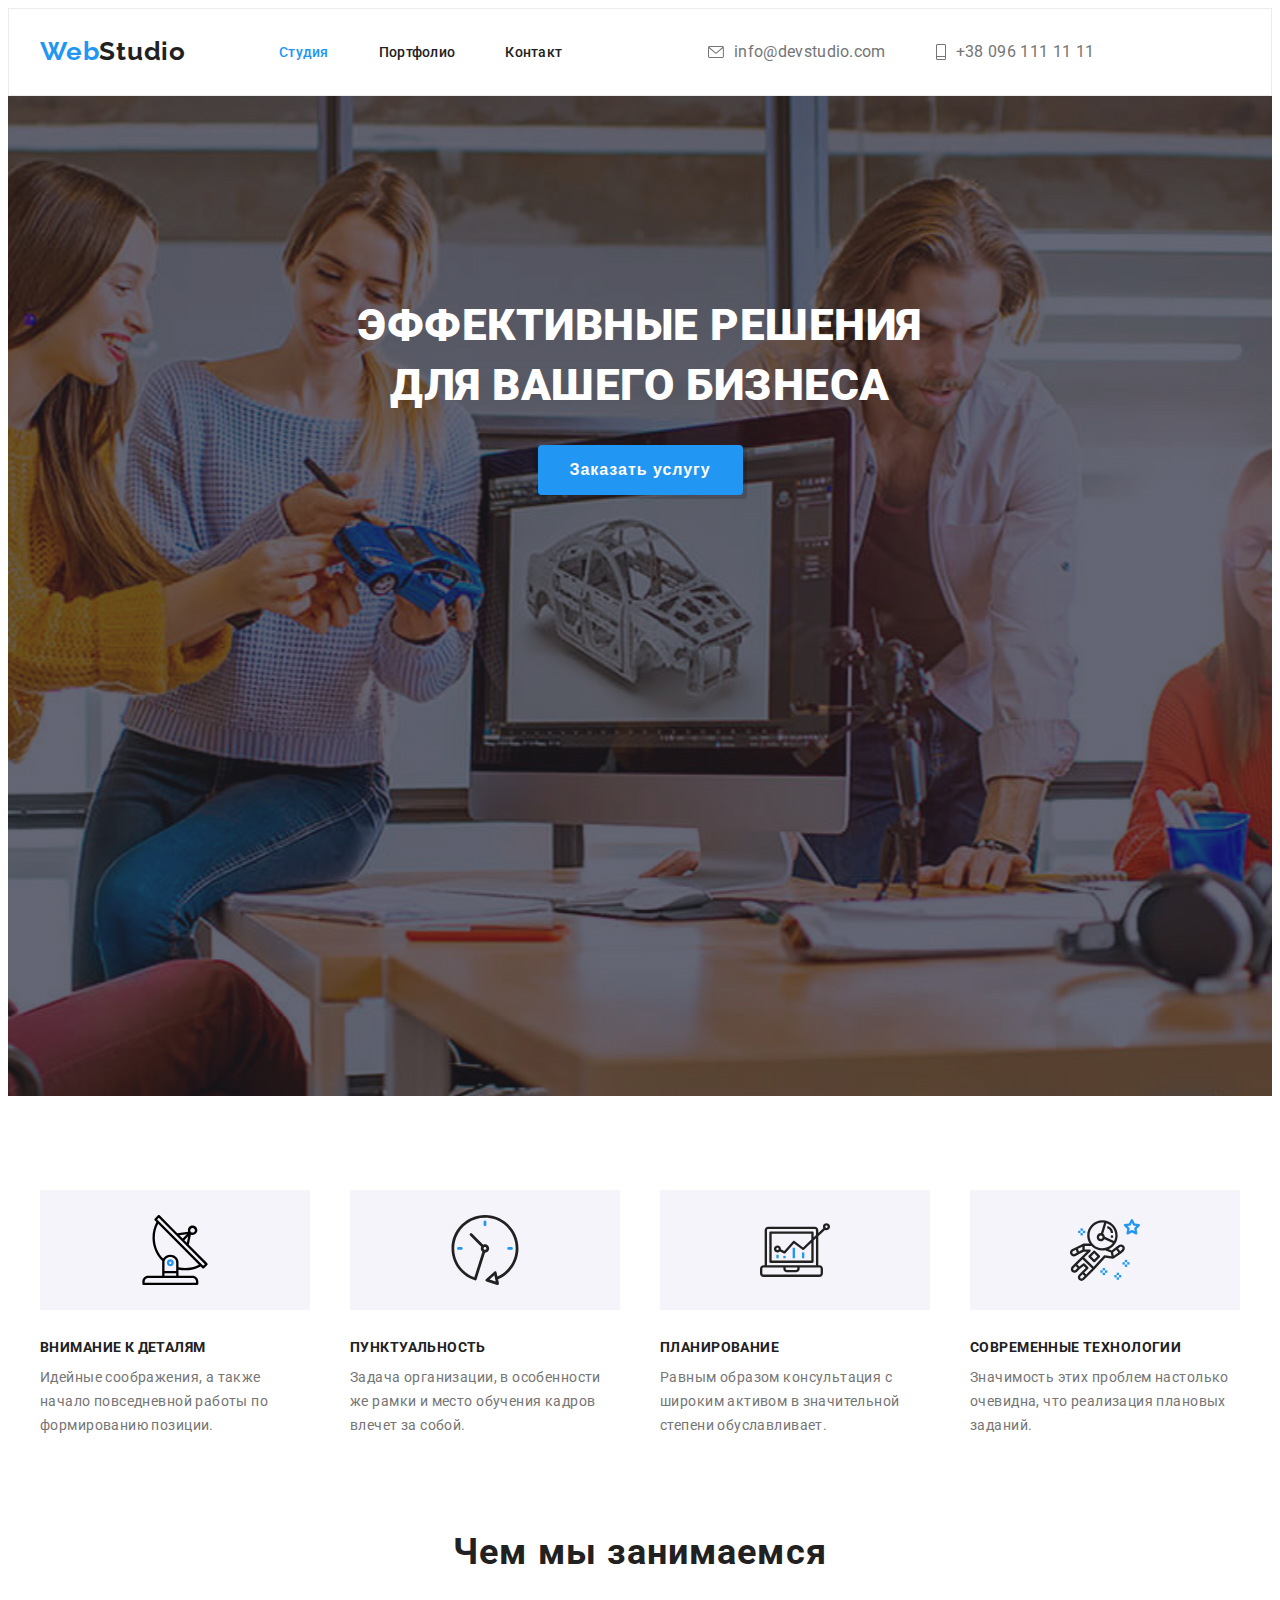
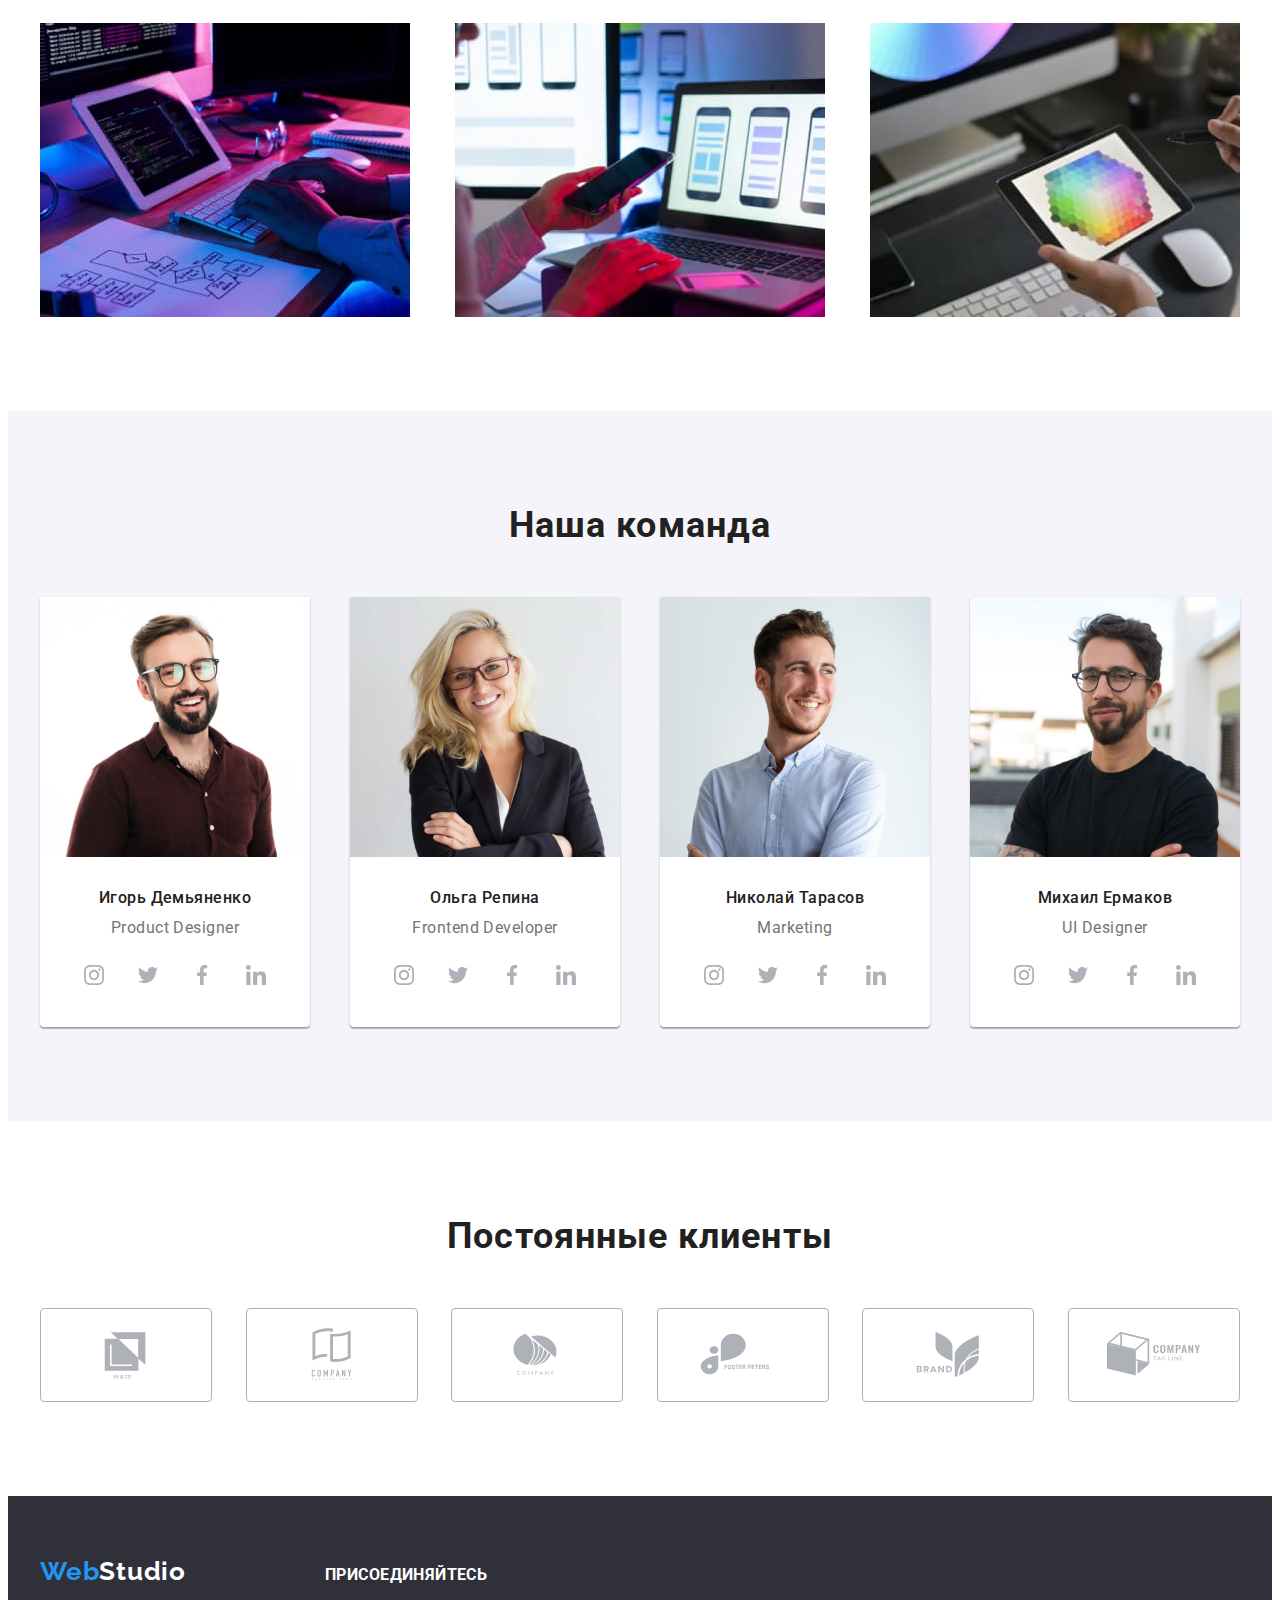
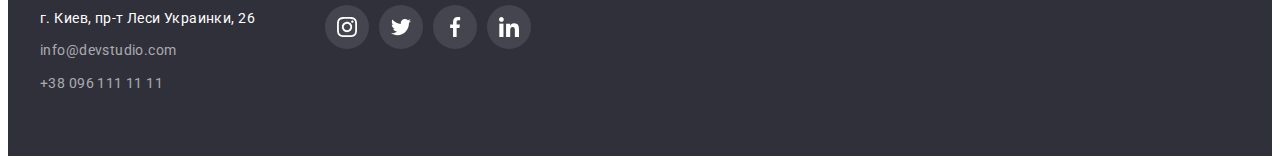
==== index.html @ da575a05 "Initial commit" ====
<!DOCTYPE html>
<html lang="ru">

<head>
    <meta charset="UTF-8">
    <meta http-equiv="X-UA-Compatible" content="IE=edge">
    <meta name="viewport" content="width=device-width, initial-scale=1.0">
    <title>Студия</title>
    <link rel="preconnect" href="https://fonts.gstatic.com">
    <link
        href="https://fonts.googleapis.com/css2?family=Raleway:wght@700&family=Roboto:wght@400;500;700;900&display=swap"
        rel="stylesheet">
    <link rel="stylesheet" href="https://cdnjs.cloudflare.com/ajax/libs/modern-normalize/1.0.0/modern-normalize.min.css"
        integrity="sha512-ISS7cAi1PEhQ8jnbJpJZMd29NlhNj4AWYyLOSp2CE/CsHxTCu+r+t0D2yoJudVrd0/8fTVPUVDzY5Tvli75u/g=="
        crossorigin="anonymous" />
    <link rel="stylesheet" href="./css/styles.css">

</head>

<body class="body">
    <header class="header-line">
        <div class="container">
            <div class="header">
                <nav class="nav-header">
                    <a class="logo none-link" href="index.html"> Web<span class="logo-header">Studio</span></a>
                    <ul class="site-nav">
                        <li class="item"> <a href="./index.html" class="link none-link current"> Студия </a> </li>
                        <li class="item"> <a href="./portfolio.html" class="link none-link "> Портфолио </a> </li>
                        <li class="item"> <a href="" class="link none-link">Контакт </a> </li>
                    </ul>
                </nav>
                <ul class="contact">
                    <li class="contact-link"> <a href="" class="link none-link">
                            <svg class="icon-h-em">
                                <use href="./images/header/iconhead.svg#icon-envelope"></use>
                            </svg>
                            info@devstudio.com
                        </a></li>

                    <li class="contact-link"> <a href="" class="link none-link">
                            <svg class="icon-h-sm">
                                <use href="./images/header/iconhead.svg#icon-Vector"></use>
                            </svg>
                            +38 096 111 11 11</a> </li>
                </ul>
            </div>
        </div>
    </header>

    <main>
        <section class="hero">

            <h1 class="hero-title">Эффективные решения <br> для вашего бизнеса </h1>
            <button class="btn-hero" type="button">Заказать услугу</button>
        </section>

        <!--Особенности-->
        <section class="section">
<div class="container">
            <h2 class="visually-hidden">Особенности</h2>
           
                <ul class="list-section">
                    <li class="item">
                        <div class="feat1">
                            <svg class="iconfeat">
                                <use href="./images/fet/iconfet.svg#icon-antenna-1"></use>
                            </svg>
                        </div>
                        <h3 class="section-one-title">Внимание к деталям</h3>
                        <p class="section-one-text"> Идейные соображения, а также начало повседневной работы по
                            формированию
                            позиции.</p>
                    </li>
                    <li class="item">
                        <div class="feat1">
                            <svg class="iconfeat">
                                <use href="./images/fet/iconfet.svg#icon-clock-1"></use>
                            </svg>
                        </div>
                        <h3 class="section-one-title"> Пунктуальность</h3>
                        <p class="section-one-text">Задача организации, в особенности же рамки и место обучения кадров
                            влечет за собой.</p>
                    </li>
                    <li class="item">
                        <div class="feat1">
                            <svg class="iconfeat">
                                <use href="./images/fet/iconfet.svg#icon-diagram-1"></use>
                            </svg>
                        </div>
                        <h3 class="section-one-title">Планирование</h3>
                        <p class="section-one-text">Равным образом консультация с широким активом в значительной степени
                            обуславливает.</p>
                    </li>
                    <li class="item">
                        <div class="feat1">
                            <svg class="iconfeat">
                                <use href="./images/fet/iconfet.svg#icon-astronaut-1"></use>
                            </svg>
                        </div>
                        <h3 class="section-one-title">Современные технологии</h3>
                        <p class="section-one-text">Значимость этих проблем настолько очевидна, что реализация плановых
                            заданий.</p>
                    </li>
                </ul>
            </div>
        </section>

        <section class="section-work">
    <div class="container">

            <h2 class="section-title">Чем мы занимаемся</h2>
        
                <ul class="list-section">
                    <li class="item"> <img src="./images/a/img1.jpg" alt="Создание сайта" width="370" height="294">
                    </li>
                    <li class="item"> <img src="./images/a/img2.jpg" alt="Мобильная версия сайта" width="370"
                            height="294"> </li>
                    <li class="item"> <img src="./images/a/img3.jpg" alt="Дизайнерское оформление" width="370"
                            height="294"> </li>
                </ul>
</div>
        </section>

        <section class="section-color">
<div class="container">
            <h2 class="section-title"> Наша команда</h2>
            
                <ul class="list-section">
                    <li class="item-comand"><img src="./images/ourcom/id.jpg" alt="Игорь Демьяненко" width="270"
                            height="260">
                        <div class="comand">
                            <h3 class="section-two-title">Игорь Демьяненко</h3>
                            <p class="section-three-text">Product Designer</p>
                            <ul class="list-social">
                                <li class="list-social-item">
                                    <a href="" class="list-social-link">
                                        <svg class="icon-list-social">
                                            <use href="./images/social link/iconslink.svg#icon-instagram-2"> </use>
                                        </svg>
                                    </a>
                                </li>
                                <li class="list-social-item">
                                    <a href="" class="list-social-link">
                                        <svg class="icon-list-social">
                                            <use href="./images/social link/iconslink.svg#icon-twitter-1"> </use>
                                        </svg>
                                    </a>
                                </li>
                                <li class="list-social-item">
                                    <a href="" class="list-social-link">

                                        <svg class="icon-list-social">
                                            <use href="./images/social link/iconslink.svg#icon-facebook-1"> </use>
                                        </svg></a>
                                </li>
                                <li class="list-social-item">
                                    <a href="" class="list-social-link">
                                        <svg class="icon-list-social">
                                            <use href="./images/social link/iconslink.svg#icon-linkedin-1"> </use>
                                        </svg>
                                    </a>
                                </li>
                            </ul>

                        </div>
                    </li>
                    <li class="item-comand"> <img src="./images/ourcom/op.jpg" alt="Ольга Репина" width="270"
                            height="260">
                        <div class="comand">
                            <h3 class="section-two-title"> Ольга Репина</h3>
                            <p class="section-three-text">Frontend Developer</p>
                            <ul class="list-social">
                                <li class="list-social-item">
                                    <a href="" class="list-social-link">
                                        <svg class="icon-list-social">
                                            <use href="./images/social link/iconslink.svg#icon-instagram-2"> </use>
                                        </svg>
                                    </a>
                                </li>
                                <li class="list-social-item">
                                    <a href="" class="list-social-link">
                                        <svg class="icon-list-social">
                                            <use href="./images/social link/iconslink.svg#icon-twitter-1"> </use>
                                        </svg>
                                    </a>
                                </li>
                                <li class="list-social-item">
                                    <a href="" class="list-social-link">

                                        <svg class="icon-list-social">
                                            <use href="./images/social link/iconslink.svg#icon-facebook-1"> </use>
                                        </svg></a>
                                </li>
                                <li class="list-social-item">
                                    <a href="" class="list-social-link">
                                        <svg class="icon-list-social">
                                            <use href="./images/social link/iconslink.svg#icon-linkedin-1"> </use>
                                        </svg>
                                    </a>
                                </li>
                            </ul>
                        </div>
                    </li>
                    <li class="item-comand"> <img src="./images/ourcom/nt.jpg" alt="Николай Тарасов" width="270"
                            height="260">
                        <div class="comand">
                            <h3 class="section-two-title"> Николай Тарасов</h3>
                            <p class="section-three-text">Marketing</p>
                            <ul class="list-social">
                                <li class="list-social-item">
                                    <a href="" class="list-social-link">
                                        <svg class="icon-list-social">
                                            <use href="./images/social link/iconslink.svg#icon-instagram-2"> </use>
                                        </svg>
                                    </a>
                                </li>
                                <li class="list-social-item">
                                    <a href="" class="list-social-link">
                                        <svg class="icon-list-social">
                                            <use href="./images/social link/iconslink.svg#icon-twitter-1"> </use>
                                        </svg>
                                    </a>
                                </li>
                                <li class="list-social-item">
                                    <a href="" class="list-social-link">

                                        <svg class="icon-list-social">
                                            <use href="./images/social link/iconslink.svg#icon-facebook-1"> </use>
                                        </svg></a>
                                </li>
                                         <li class="list-social-item">
                                    <a href="" class="list-social-link">
                                        <svg class="icon-list-social">
                                            <use href="./images/social link/iconslink.svg#icon-linkedin-1"> </use>
                                        </svg>
                                    </a>
                                </li>
                            </ul>
                        </div>
                    </li>
                    <li class="item-comand"> <img src="./images/ourcom/me.jpg" alt="Михаил Ермаков" width="270"
                            height="260">
                        <div class="comand">
                            <h3 class="section-two-title"> Михаил Ермаков</h3>
                            <p class="section-three-text">UI Designer</p>
                            <ul class="list-social">
                                <li class="list-social-item">
                                    <a href="" class="list-social-link">
                                        <svg class="icon-list-social">
                                            <use href="./images/social link/iconslink.svg#icon-instagram-2"> </use>
                                        </svg>
                                    </a>
                                </li>
                                <li class="list-social-item">
                                    <a href="" class="list-social-link">
                                        <svg class="icon-list-social">
                                            <use href="./images/social link/iconslink.svg#icon-twitter-1"> </use>
                                        </svg>
                                    </a>
                                </li>
                                <li class="list-social-item">
                                    <a href="" class="list-social-link">

                                        <svg class="icon-list-social">
                                            <use href="./images/social link/iconslink.svg#icon-facebook-1"> </use>
                                        </svg></a>
                                </li>
                                <li class="list-social-item">
                                    <a href="" class="list-social-link">
                                        <svg class="icon-list-social">
                                            <use href="./images/social link/iconslink.svg#icon-linkedin-1"> </use>
                                        </svg>
                                    </a>
                                </li>
                            </ul>
                        </div>
                    </li>
                </ul>

            </div>
        </section>
        <section class="section-client">
            <div class="container">
            <h2 class="client-titel">Постоянные клиенты</h2>
            <ul class="list-section-client">
                <li class="link-client"> <a href="" class="link-client-a">
                        <svg class="icon-client">
                            <use href="./images/iconclient/iconclient.svg#icon-Logo1">
                            </use>
                        </svg>
                    </a></li>
                <li class="link-client"> <a href="" class="link-client-a">
                        <svg class="icon-client">
                            <use href="./images/iconclient/iconclient.svg#icon-Logo2"></use>
                        </svg>
                    </a></li>
                <li class="link-client"> <a href="" class="link-client-a">
                        <svg class="icon-client">
                            <use href="./images/iconclient/iconclient.svg#icon-Logo3"></use>
                        </svg>
                    </a></li>
                <li class="link-client"> <a href="" class="link-client-a">
                        <svg class="icon-client">
                            <use href="./images/iconclient/iconclient.svg#icon-Logo4"></use>
                        </svg>
                    </a></li>
                <li class="link-client"> <a href="" class="link-client-a">
                        <svg class="icon-client">
                            <use href="./images/iconclient/iconclient.svg#icon-Logo5"></use>
                        </svg>

                    </a></li>
                <li class="link-client"> <a href="" class="link-client-a">
                        <svg class="icon-client">
                            <use href="./images/iconclient/iconclient.svg#icon-Logo"></use>
                        </svg>
                    </a></li>
            </ul>
</div>
        </section>
        
    </main>

    <footer class="footer">
        <div class="container-footer footer-social">

            <div>
                <a class="logo">Web<span class="logo-footer">Studio</span></a>

                <address class="address">
                    <ul class="contact-footer">
                        <li class="footer-list"> <a
                                href="https://www.google.com/maps/d/embed?mid=10uSM3H-mIU3GznYo2szRIEphczw"
                                class=" address-footer none-link">г. Киев, пр-т Леси Украинки, 26</a> </li>
                        <li class="footer-list"> <a href="" class="link-footer none-link"> info@devstudio.com</a></li>
                        <li class="footer-list"> <a href="" class="link-footer none-link"> +38 096 111 11 11 </a></li>
                    </ul>
                </address>
            </div>


            <div class="footer-social1">
                <h3 class="titel-footer-link">ПРИСОЕДИНЯЙТЕСЬ</h3>
                <ul class="list-social">

                    <li class="list-social-item">
                        <a href="" class="list-social-link">
                            <svg class="icon-list-social-footer">
                                <use href="./images/social link/iconslink.svg#icon-instagram-2"> </use>
                            </svg>
                        </a>
                    </li>
                    <li class="list-social-item">
                        <a href="" class="list-social-link">
                            <svg class="icon-list-social-footer">
                                <use href="./images/social link/iconslink.svg#icon-twitter-1"> </use>
                            </svg>
                        </a>
                    </li>
                    <li class="list-social-item">
                        <a href="" class="list-social-link">

                            <svg class="icon-list-social-footer">
                                <use href="./images/social link/iconslink.svg#icon-facebook-1"> </use>
                            </svg></a>
                    </li>
                    <li class="list-social-item">
                        <a href="" class="list-social-link">
                            <svg class="icon-list-social-footer">
                                <use href="./images/social link/iconslink.svg#icon-linkedin-1"> </use>
                            </svg>
                        </a>
                    </li>
                </ul>
            </div>
        </div>

    </footer>
</body>

</html>
---- css/styles.css ----
/* цвет основного текста background: #212121;*/
/* цвет вторичного текста : #757575;*/
/* цвет акцента background: #2196F3;*/
:root {
  --primery-text-color: #212121;
  --secondary-text-color: #757575;
  --accent-text-color: #2196f3;
  --link-text-color: #ffffff;
  --background-hero-footer-color: #2f303a;
  --contact-footer-text-color: rgba(255, 255, 255, 0.6);
  --btn-portfolio-color: #f5f4fa;
  --icon-client-color: #afb1b8;
}

.body {
  font-family: Roboto, Raleway, sans-serif;
  font-style: normal;
  font-size: 16px;
  line-height: 1.36;
  letter-spacing: 0.03em;
  color: var(--primery-text-color);
  background-color: var(--link-text-color);
}
/* сброс стилей*/
h1,
h2,
h3,
h4,
h5,
h6,
p {
  margin-top: 0px;
  margin-bottom: 0px;
  padding-left: 0px;
}

ul {
  margin-top: 0px;
  margin-bottom: 0px;
  padding-left: 0px;
  list-style: none;
}
img {
  display: block;
  max-width: 100%;
  height: auto;
}

.none-link {
  text-decoration: none;
}
/*Скрытый загловок*/
.visually-hidden {
  position: absolute;
  width: 1px;
  height: 1px;
  margin: -1px;
  border: 0;
  padding: 0;

  white-space: nowrap;
  clip-path: inset(100%);
  clip: rect(0 0 0 0);
  overflow: hidden;
}

/* Шапка сайта*/
/* Стили логотипа*/

.contact {
  display: flex;
  align-items: center;
  margin: auto;
}

.header {
  display: flex;
  align-items: center;
  justify-content: space-between;
}
.header-line {
  border: 1px solid #ececec;
}

.logo {
  font-family: Raleway, sans-serif;
  font-weight: 700;
  font-size: 26px;
  line-height: 1.19;
  letter-spacing: 0.03em;
  color: var(--accent-text-color);
  margin-right: 93px;
}

.nav-header {
  display: flex;
  align-items: center;
  justify-content: space-between;
}
.logo-header {
  color: var(--primery-text-color);
  padding-top: 24px;
  padding-bottom: 25px;
}

.logo-footer {
  color: var(--link-text-color);
}

.container {
  width: 1200px;
  margin: 0 auto;
  padding-left: 15px;
  padding-right: 15px;
}
.site-nav .link {
  font-weight: 500;
  font-size: 14px;
  line-height: 1.17;
  display: block;
  letter-spacing: 0.02em;
  color: var(--secondary-text-color);
}

.link {
  padding-top: 32px;
  padding-bottom: 32px;
  letter-spacing: 0.02em;
}
.link {
  display: flex;
  align-items: center;
}

/*Icon header*/
.icon-h-em {
  width: 16px;
  height: 12px;
  margin-right: 10px;
  fill: currentColor;
}
.icon-h-sm {
  width: 10px;
  height: 16px;
  margin-right: 10px;
  fill: currentColor;
}
.icon-h-em:hover,
.icon-h-em:focus,
.icon-h-sm:hover,
.icon-h-sm:focus {
  fill: var(--accent-text-color);
  cursor: pointer;
}

/* end icon header*/

/* icon faetcher*/
.feat1 {
  display: flex;
  align-items: center;
  justify-content: center;
  background-color: rgba(245, 244, 250, 1);
  height: 120px;
  margin-bottom: 30px;
}
.iconfeat {
  width: 70px;
  height: 70px;
}
/* end icon faetcher*/

/* иконки соц.сетей*/
.list-social {
  display: flex;
  align-items: center;
  justify-content: center;
  width: 206px;
  margin: auto;
}
.list-social-link {
  width: 44px;
  height: 44px;
  display: flex;
  align-items: center;
  justify-content: center;
}
.list-social-item {
  background-color: rgba(255, 255, 255, 0.1);
  border-radius: 50%;
}
.list-social {
  margin-top: 16px;
}
.icon-list-social {
  width: 20px;
  height: 20px;
  fill: var(--icon-client-color);
}

.list-social .list-social-item:not(:last-child) {
  margin-right: 10px;
}
.icon-list-social:hover,
.list-social-item > a:focus > .icon-list-social {
  fill: var(--link-text-color);
}
.list-social-item > a:focus {
  background-color: var(--accent-text-color);
  border-radius: 50%;
  cursor: pointer;
  color: var(--link-text-color);
}

.list-social-link:hover {
  background-color: var(--accent-text-color);
  border-radius: 50%;
  cursor: pointer;
  color: var(--link-text-color);
}

/* END  иконки соц.сетей*/

.address .list-social-item .contact {
  margin: 0px;
}

.contact-link .link {
  color: var(--secondary-text-color);
}
.contact-link:not(:first-child) {
  margin-left: 50px;
}

.site-nav .link,
.contact-link {
  color: var(--primery-text-color);
}
.site-nav {
  display: flex;
  align-items: center;
  justify-content: space-between;
  margin: 0 auto;
}
.site-nav .item:not(:last-child) {
  margin-right: 50px;
}

/* Ссылки и контакты в хедере и футере*/
.site-nav .link:hover,
.site-nav .link:focus,
.contact-link .link:focus,
.contact-footer .link:hover,
.contact-footer .link:focus,
.contact-link .link:hover {
  color: var(--accent-text-color);
  fill: var(--accent-text-color);
}
.site-nav .current {
  color: var(--accent-text-color);
}

/* Студия, текст и заголовки*/
.section-color {
  background: var(--btn-portfolio-color);
  padding-bottom: 94px;
  padding-top: 94px;
}

.section {
  padding-bottom: 0px;
  padding-top: 94px;
}
.section-work {
  padding-bottom: 94px;
  padding-top: 94px;
}
.section-client {
  padding-bottom: 94px;
  padding-top: 94px;
}

.section-portfolio {
  padding-bottom: 94px;
  padding-top: 94px;
}
.section-one-title {
  font-weight: 700;
  font-size: 14px;
  line-height: 1.14;
  letter-spacing: 0.03em;
  text-transform: uppercase;
}

.section-one-text {
  font-weight: 400;
  font-size: 14px;
  line-height: 1.71;
  letter-spacing: 0.03em;
  color: var(--secondary-text-color);
  margin-top: 10px;
  width: 270px;
}

.section-title {
  font-weight: 700;
  font-size: 36px;
  line-height: 1.16;
  text-align: center;
  letter-spacing: 0.03em;
  color: var(--primery-text-color);
  margin-bottom: 50px;
}
.section-two-title {
  font-weight: 500;
  font-size: 16px;
  line-height: 1.35;
  text-align: center;
  letter-spacing: 0.03em;
  color: var(--primery-text-color);
}
/* Наша команда*/
.comand {
  padding: 30px 30px;
}

.section-three-text {
  font-weight: 400;
  font-size: 16px;
  letter-spacing: 0.03em;
  color: var(--secondary-text-color);
  line-height: 1.18;
  text-align: center;
  margin-top: 10px;
}
.list-section {
  display: flex;
  justify-content: space-between;
  align-items: center;
}
.list-section .item-comand {
  box-shadow: 0px 1px 3px rgba(0, 0, 0, 0.12), 0px 1px 1px rgba(0, 0, 0, 0.14),
    0px 2px 1px rgba(0, 0, 0, 0.2);
  border-radius: 0px 0px 4px 4px;
  background: var(--link-text-color);
}

.list-section .item:not(:first-child) {
  margin-left: 30px;
}
.list-section .item-comand:not(:first-child) {
  margin-left: 30px;
}

/* Постоянные клиенты*/
.client-titel {
  font-weight: 700;
  font-size: 36px;
  line-height: 1.17;
  text-align: center;
  letter-spacing: 0.03em;
  color: var(--primery-text-color);
  margin-bottom: 50px;
}

.list-section-client {
  display: flex;
  justify-content: space-between;
  align-items: center;
}

.list-section-client .link-client:not(:last-child) {
  margin-right: 30px;
}
.icon-client {
  width: 106px;
  height: 60px;
}

.link-client-a {
  color: var(--accent-text-color);
  width: 170px;
  height: 92px;

  display: flex;
  align-items: center;
  justify-content: center;

  fill: var(--icon-client-color);
  border: 1px solid rgba(175, 177, 184, 1);
  border-radius: 4px;
}
.link-client-a:hover,
.link-client-a:focus {
  fill: var(--accent-text-color);
  border-color: var(--accent-text-color);
}

/*END CLIENT*/

/* Портфолио, текст и загловки */
/*заголовок по стилю :совпадает с боди*/
.text-porfolio {
  line-height: 1.87;
  margin-top: 4px;
  font-weight: 400;
  font-size: 16px;
  letter-spacing: 0.03em;
  color: var(--secondary-text-color);
}
.title-porfolio {
  font-weight: 700;
  font-size: 18px;
  line-height: 1.71;
  letter-spacing: 0.06em;
  color: var(--primery-text-color);
}
.one-portfolio {
  display: flex;
  justify-content: center;
  margin-bottom: 50px;
  margin-left: auto;
  margin-right: auto;
}
.one-portfolio .one-portfolio-item:not(:last-child) {
  margin-right: 8px;
}
.two-portfolio {
  display: flex;
  flex-wrap: wrap;
  margin-top: -30px;
  margin-right: -30px;
}
.two-portfolio-item {
  margin-top: 30px;
  margin-right: 30px;
  flex-basis: calc((100% - 90px) / 3);
  border: 1px solid#EEEEEE;
}
.two-portfolio-item:hover,
.two-portfolio-a:focus {
  box-shadow: 1px 4px 6px 0px rgba(0, 0, 0, 0.16), 0px 4px 4px 0px rgba(0, 0, 0, 0.06),
    0px 1px 1px 0px rgba(0, 0, 0, 0.12);
}
.two-portfolio-a {
  display: block;
}
.box {
  padding: 20px 24px;
}

/* HERO */
.hero {
  text-align: center;
  padding-top: 200px;
  padding-bottom: 200px;
  max-width: 1600px;
  height: 600px;
  background-image: linear-gradient(to right, rgba(47, 48, 58, 0.4), rgba(47, 48, 58, 0.4)),
    url(../images/hero/Img.svg);
  background-color: var(--background-hero-footer-color);
  background-position: center;
  background-repeat: no-repeat;
  background-size: cover;
}
.hero-title {
  font-weight: 900;
  font-size: 44px;
  line-height: 1.36;
  text-transform: uppercase;
  color: var(--link-text-color);
  text-align: center;
  margin-bottom: 30px;
}

/* Footer*/
.footer {
  font-size: 14px;
  line-height: 1.71;
  letter-spacing: 0.03em;
  color: var(--link-text-color);
  background-color: var(--background-hero-footer-color);
  padding-top: 60px;
  padding-bottom: 60px;
}

.container-footer .logo {
  margin-right: 0px;
  display: block;
  margin-bottom: 20px;
}
.contact-footer .footer-list:not(:last-child) {
  margin-bottom: 9px;
}

.container-footer {
  width: 1200px;
  margin: 0 auto;
  padding-left: 15px;
  padding-right: 15px;
}
.footer-social {
  display: flex;
  align-items: baseline;
}

.link-footer {
  font-family: inherit;
  color: var(--contact-footer-text-color);
}

.address-footer {
  color: var(--link-text-color);
}
.address {
  font-style: normal;
}
.tittle-footer-link {
  font-weight: 700;
  font-size: 14px;
  line-height: 1.14;
  letter-spacing: 0.03em;
  text-transform: uppercase;
}

.footer-social1 {
  margin-left: 70px;
}

.icon-list-social-footer {
  fill: var(--link-text-color);
  height: 20px;
  width: 20px;
}
/* button */

.btn-hero {
  display: inline-block;
  font-size: inherit;
  font-weight: 700;
  font-size: 16px;
  line-height: 1.875;
  color: var(--link-text-color);
  background-color: var(--accent-text-color);
  align-items: center;
  text-align: center;
  letter-spacing: 0.06em;
  padding: 10px 32px;
  border: none;
  border-radius: 4px;
  box-shadow: 4px 4px 0px rgba(0, 0, 0, 0.15);
}

.btn-portfolio {
  font-family: inherit;
  font-weight: 500;
  font-size: 16px;
  line-height: 1.62;
  text-align: center;
  cursor: pointer;
  letter-spacing: 0.03em;
  color: var(--primery-text-color);
  background-color: var(-btn-portfolio-color);
  border-radius: 4px;
  border: none;
  padding: 6px 22px;
}

.btn-hero:hover,
.btn-hero:focus {
  background-color: #188ce8;
  box-shadow: 0px 4px 4px 0px rgba(0, 0, 0, 0.15);
  color: var(--link-text-color);
  cursor: pointer;
}
.btn-portfolio:hover,
.btn-portfolio:focus {
  color: var(--link-text-color);
  background-color: var(--accent-text-color);
  box-shadow: 0px 2px 2px 0px rgba(0, 0, 0, 0.12), 0px 1px 2px 0px rgba(0, 0, 0, 0.08),
    0px 3px 1px 0px rgba(0, 0, 0, 0.01);
  border-radius: 4px;
}
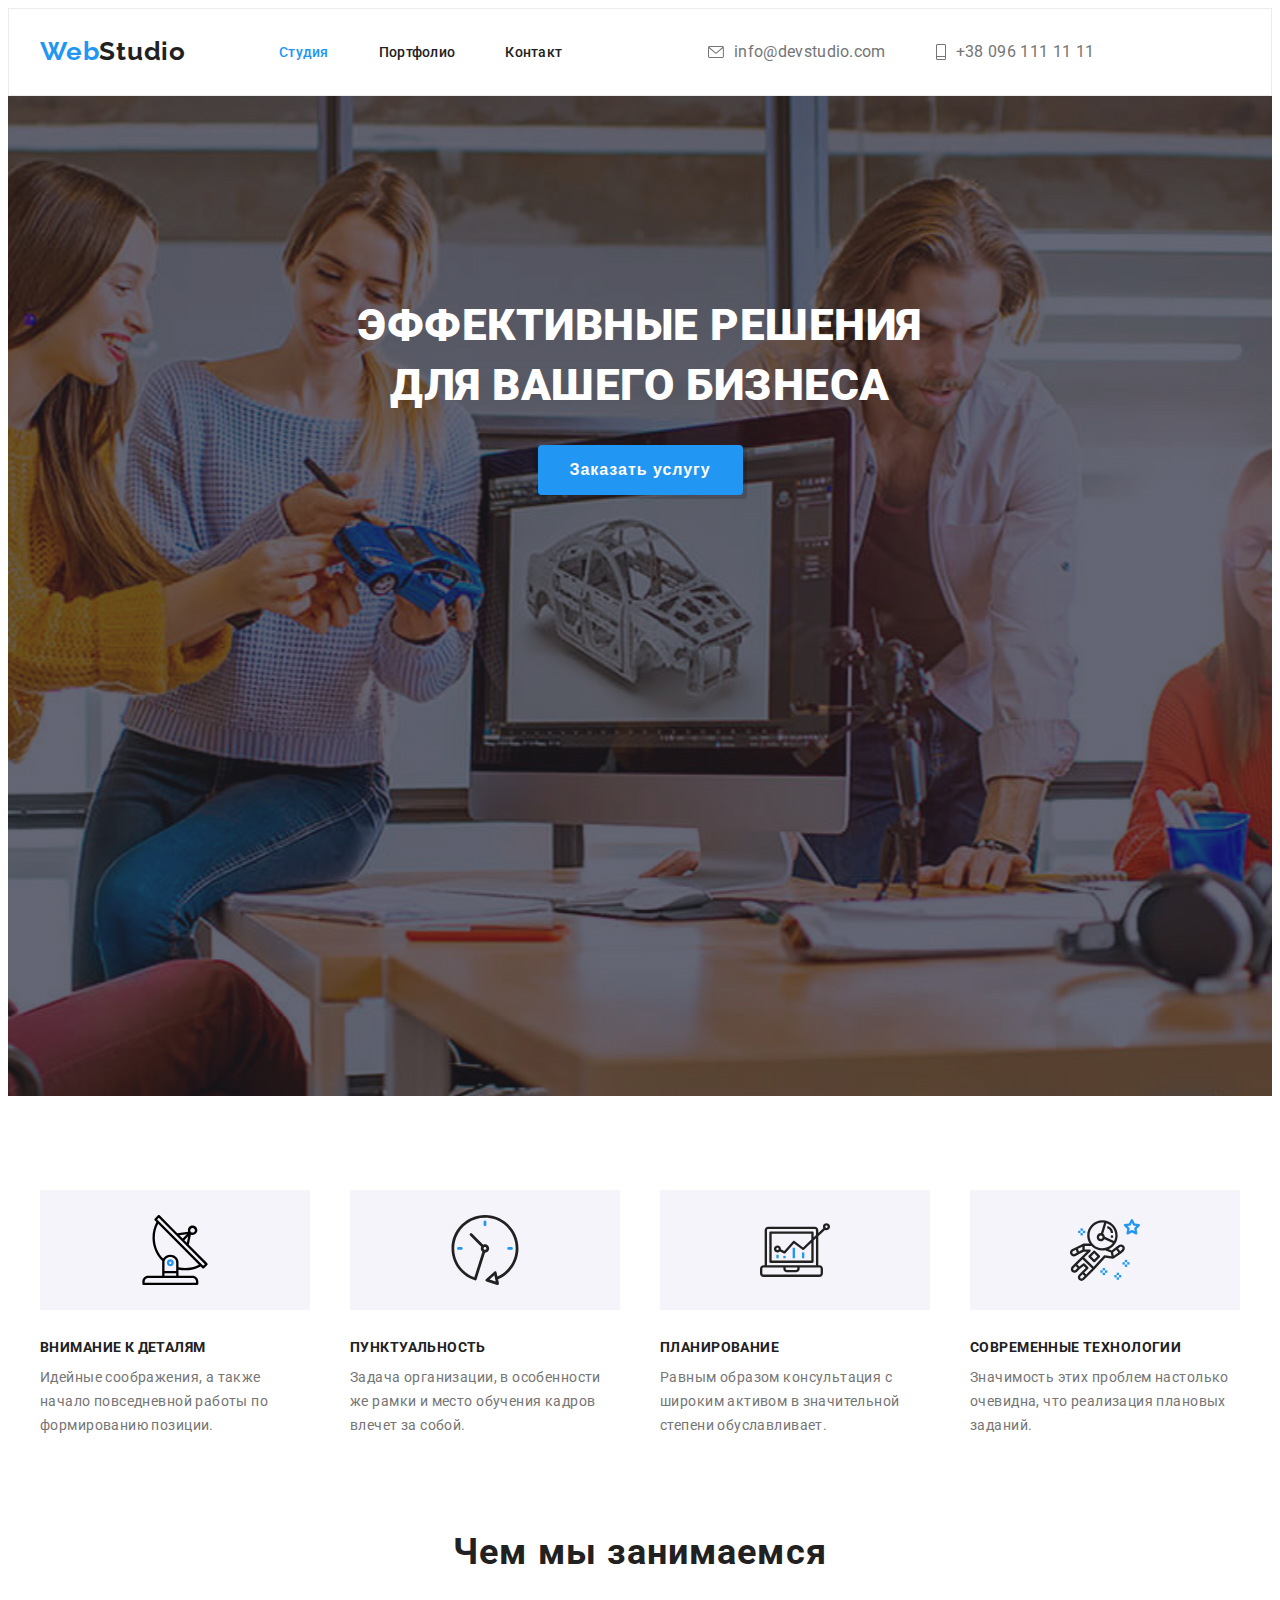
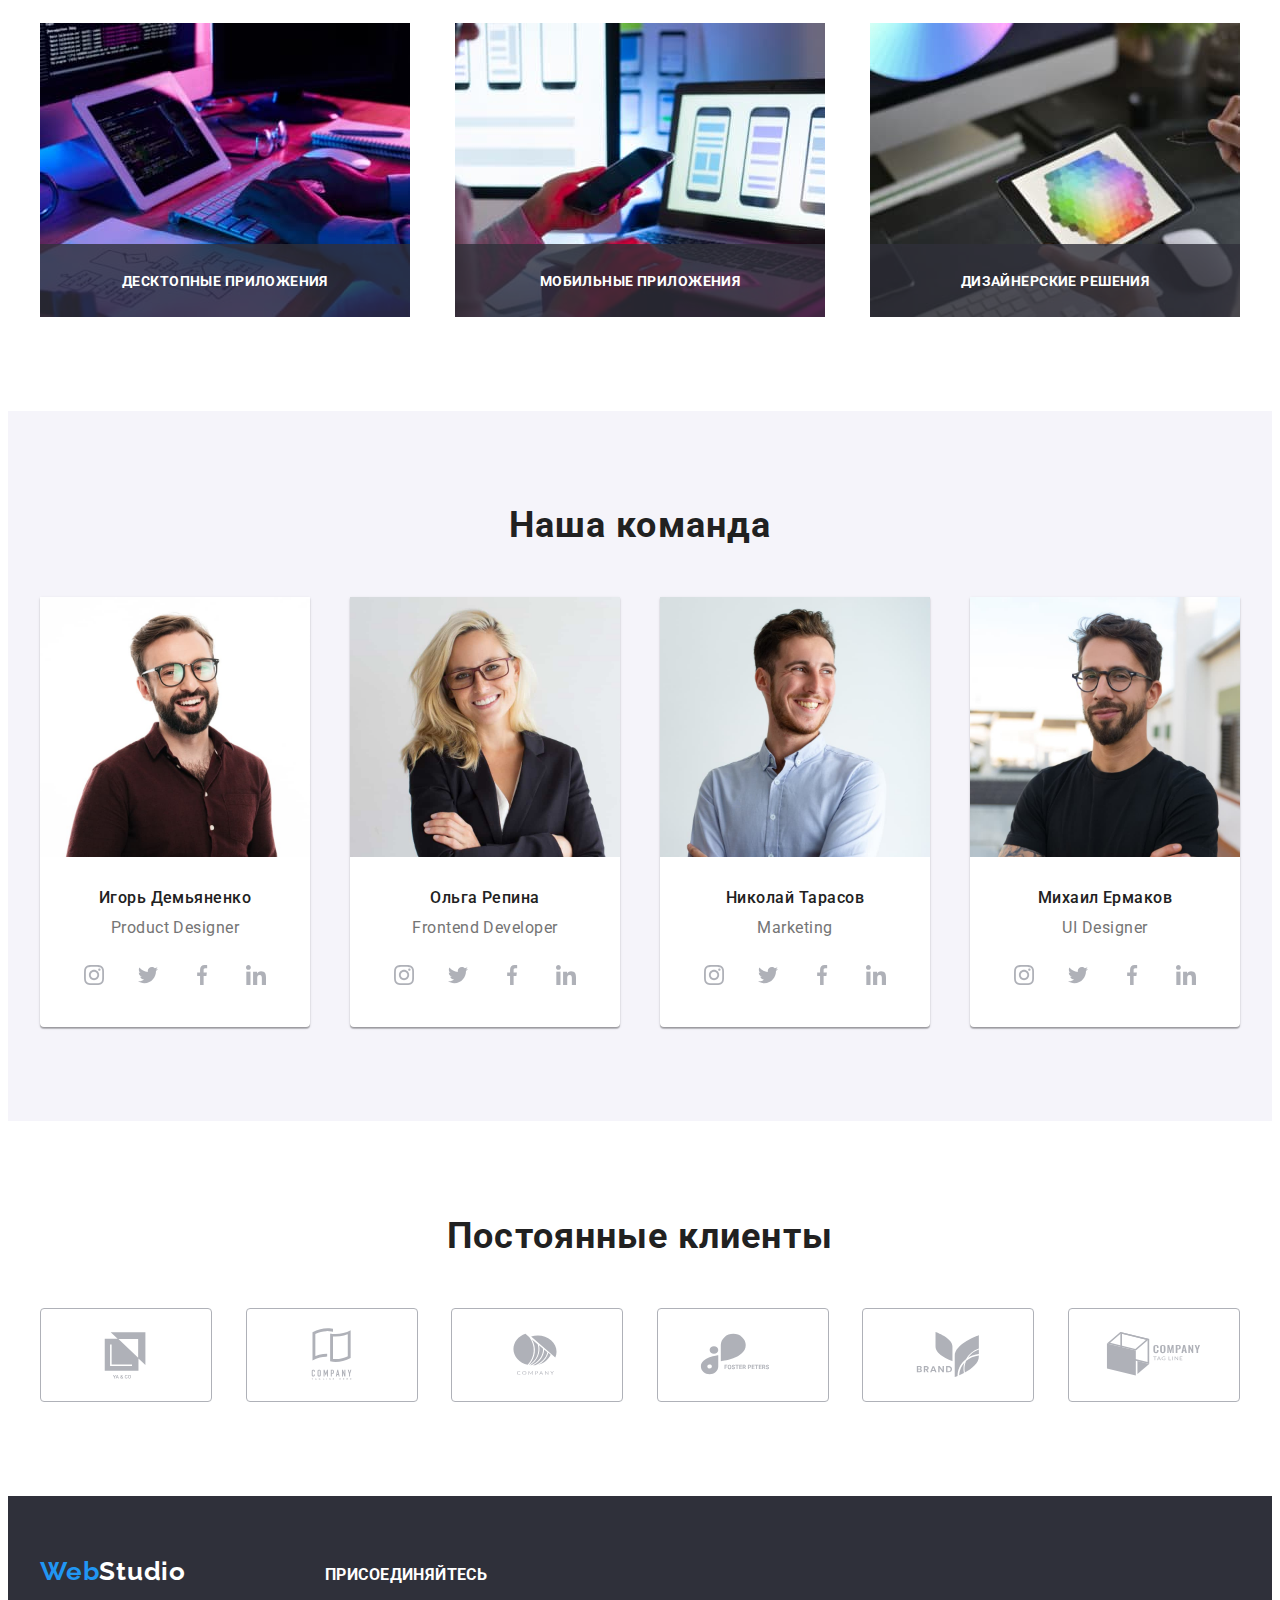
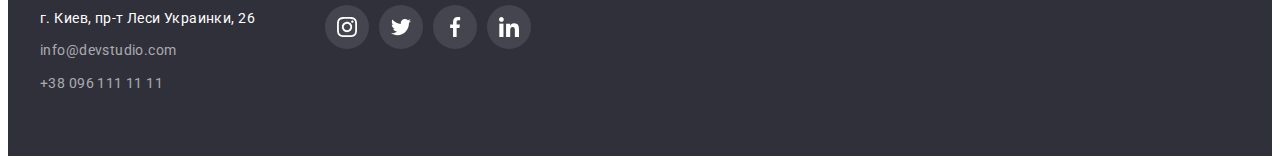
==== commit a0d8cd42: "070621" ====
--- a/index.html
+++ b/index.html
@@ -60,7 +60,7 @@
             <h2 class="visually-hidden">Особенности</h2>
            
                 <ul class="list-section">
-                    <li class="item">
+                    <li class="">
                         <div class="feat1">
                             <svg class="iconfeat">
                                 <use href="./images/fet/iconfet.svg#icon-antenna-1"></use>
@@ -104,23 +104,27 @@
                 </ul>
             </div>
         </section>
-
+<!--Чем мы занимаемся-->
         <section class="section-work">
     <div class="container">
 
             <h2 class="section-title">Чем мы занимаемся</h2>
         
                 <ul class="list-section">
-                    <li class="item"> <img src="./images/a/img1.jpg" alt="Создание сайта" width="370" height="294">
-                    </li>
-                    <li class="item"> <img src="./images/a/img2.jpg" alt="Мобильная версия сайта" width="370"
-                            height="294"> </li>
-                    <li class="item"> <img src="./images/a/img3.jpg" alt="Дизайнерское оформление" width="370"
-                            height="294"> </li>
+                    <li class="item-overlay">
+                    <img src="./images/a/img1.jpg" alt="Создание сайта" width="370" height="294">
+                <p class="activities-overlay">десктопные приложения</p>
+                    </li>
+                    <li class="item-overlay"> <img src="./images/a/img2.jpg" alt="Мобильная версия сайта" width="370" height="294">
+                        <p class="activities-overlay">МОБИЛЬНЫЕ ПРИЛОЖЕНИЯ</p>
+                            </li>
+                    <li class="item-overlay"> <img src="./images/a/img3.jpg" alt="Дизайнерское оформление" width="370"
+                            height="294">
+                        <p class="activities-overlay">дизайнерские решения</p> </li>
                 </ul>
 </div>
         </section>
-
+<!--Наша команда-->
         <section class="section-color">
 <div class="container">
             <h2 class="section-title"> Наша команда</h2>
--- a/css/styles.css
+++ b/css/styles.css
@@ -119,7 +119,8 @@
   line-height: 1.17;
   display: block;
   letter-spacing: 0.02em;
-  color: var(--secondary-text-color);
+  color: var(--primery-text-color);
+  transition: color 250ms cubic-bezier(0.4, 0, 0.2, 1);
 }
 
 .link {
@@ -130,6 +131,15 @@
 .link {
   display: flex;
   align-items: center;
+}
+.site-nav {
+  display: flex;
+  align-items: center;
+  justify-content: space-between;
+  margin: 0 auto;
+}
+.site-nav .item:not(:last-child) {
+  margin-right: 50px;
 }
 
 /*Icon header*/
@@ -138,12 +148,14 @@
   height: 12px;
   margin-right: 10px;
   fill: currentColor;
+  transition: fill 250ms cubic-bezier(0.4, 0, 0.2, 1);
 }
 .icon-h-sm {
   width: 10px;
   height: 16px;
   margin-right: 10px;
   fill: currentColor;
+  transition: fill 250ms cubic-bezier(0.4, 0, 0.2, 1);
 }
 .icon-h-em:hover,
 .icon-h-em:focus,
@@ -184,6 +196,7 @@
   display: flex;
   align-items: center;
   justify-content: center;
+  transition: fill 250ms cubic-bezier(0.4, 0, 0.2, 1), color 250ms cubic-bezier(0.4, 0, 0.2, 1);
 }
 .list-social-item {
   background-color: rgba(255, 255, 255, 0.1);
@@ -227,23 +240,10 @@
 
 .contact-link .link {
   color: var(--secondary-text-color);
+  transition: color 250ms cubic-bezier(0.4, 0, 0.2, 1);
 }
 .contact-link:not(:first-child) {
   margin-left: 50px;
-}
-
-.site-nav .link,
-.contact-link {
-  color: var(--primery-text-color);
-}
-.site-nav {
-  display: flex;
-  align-items: center;
-  justify-content: space-between;
-  margin: 0 auto;
-}
-.site-nav .item:not(:last-child) {
-  margin-right: 50px;
 }
 
 /* Ссылки и контакты в хедере и футере*/
@@ -345,11 +345,29 @@
   background: var(--link-text-color);
 }
 
-.list-section .item:not(:first-child) {
+.list-section .item-overlay:not(:first-child) {
   margin-left: 30px;
 }
 .list-section .item-comand:not(:first-child) {
   margin-left: 30px;
+}
+.item-overlay {
+  position: relative;
+}
+.activities-overlay {
+  position: absolute;
+  left: 0;
+  bottom: 0;
+  width: 100%;
+  font-weight: 700;
+  font-size: 14px;
+  line-height: 1.14;
+  text-align: center;
+  letter-spacing: 0.03em;
+  text-transform: uppercase;
+  padding: 30px 0px 27px 0px;
+  color: var(--link-text-color);
+  background-color: rgba(47, 48, 58, 0.8);
 }
 
 /* Постоянные клиенты*/
@@ -389,6 +407,9 @@
   fill: var(--icon-client-color);
   border: 1px solid rgba(175, 177, 184, 1);
   border-radius: 4px;
+
+  transition: border-color 250ms cubic-bezier(0.4, 0, 0.2, 1),
+    fill 250ms cubic-bezier(0.4, 0, 0.2, 1);
 }
 .link-client-a:hover,
 .link-client-a:focus {
@@ -444,6 +465,7 @@
 }
 .two-portfolio-a {
   display: block;
+  transition: box-shadow 250ms cubic-bezier(0.4, 0, 0.2, 1);
 }
 .box {
   padding: 20px 24px;
@@ -549,6 +571,9 @@
   border: none;
   border-radius: 4px;
   box-shadow: 4px 4px 0px rgba(0, 0, 0, 0.15);
+
+  transition: background-color 250ms cubic-bezier(0.4, 0, 0.2, 1),
+    color 250ms cubic-bezier(0.4, 0, 0.2, 1), box-shadow 250ms cubic-bezier(0.4, 0, 0.2, 1);
 }
 
 .btn-portfolio {
@@ -564,6 +589,9 @@
   border-radius: 4px;
   border: none;
   padding: 6px 22px;
+
+  transition: background-color 250ms cubic-bezier(0.4, 0, 0.2, 1),
+    color 250ms cubic-bezier(0.4, 0, 0.2, 1), box-shadow 250ms cubic-bezier(0.4, 0, 0.2, 1);
 }
 
 .btn-hero:hover,
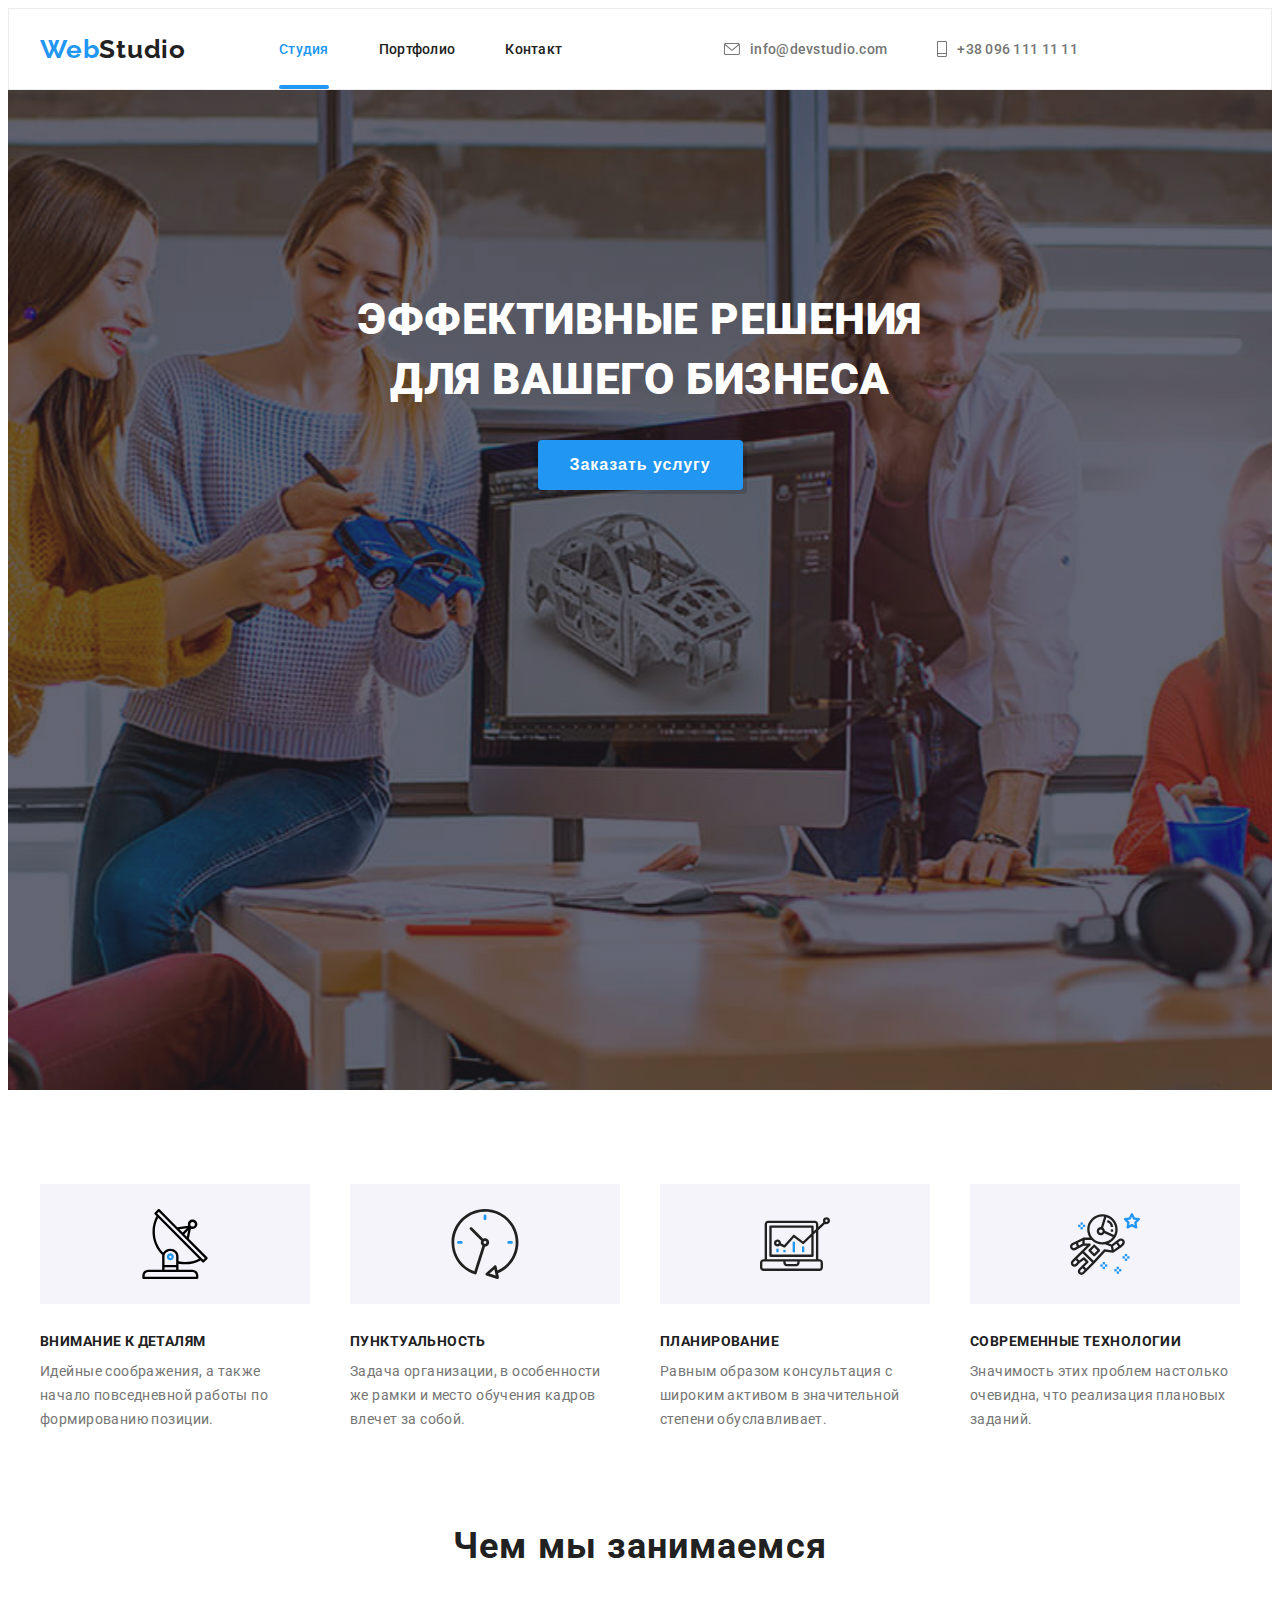
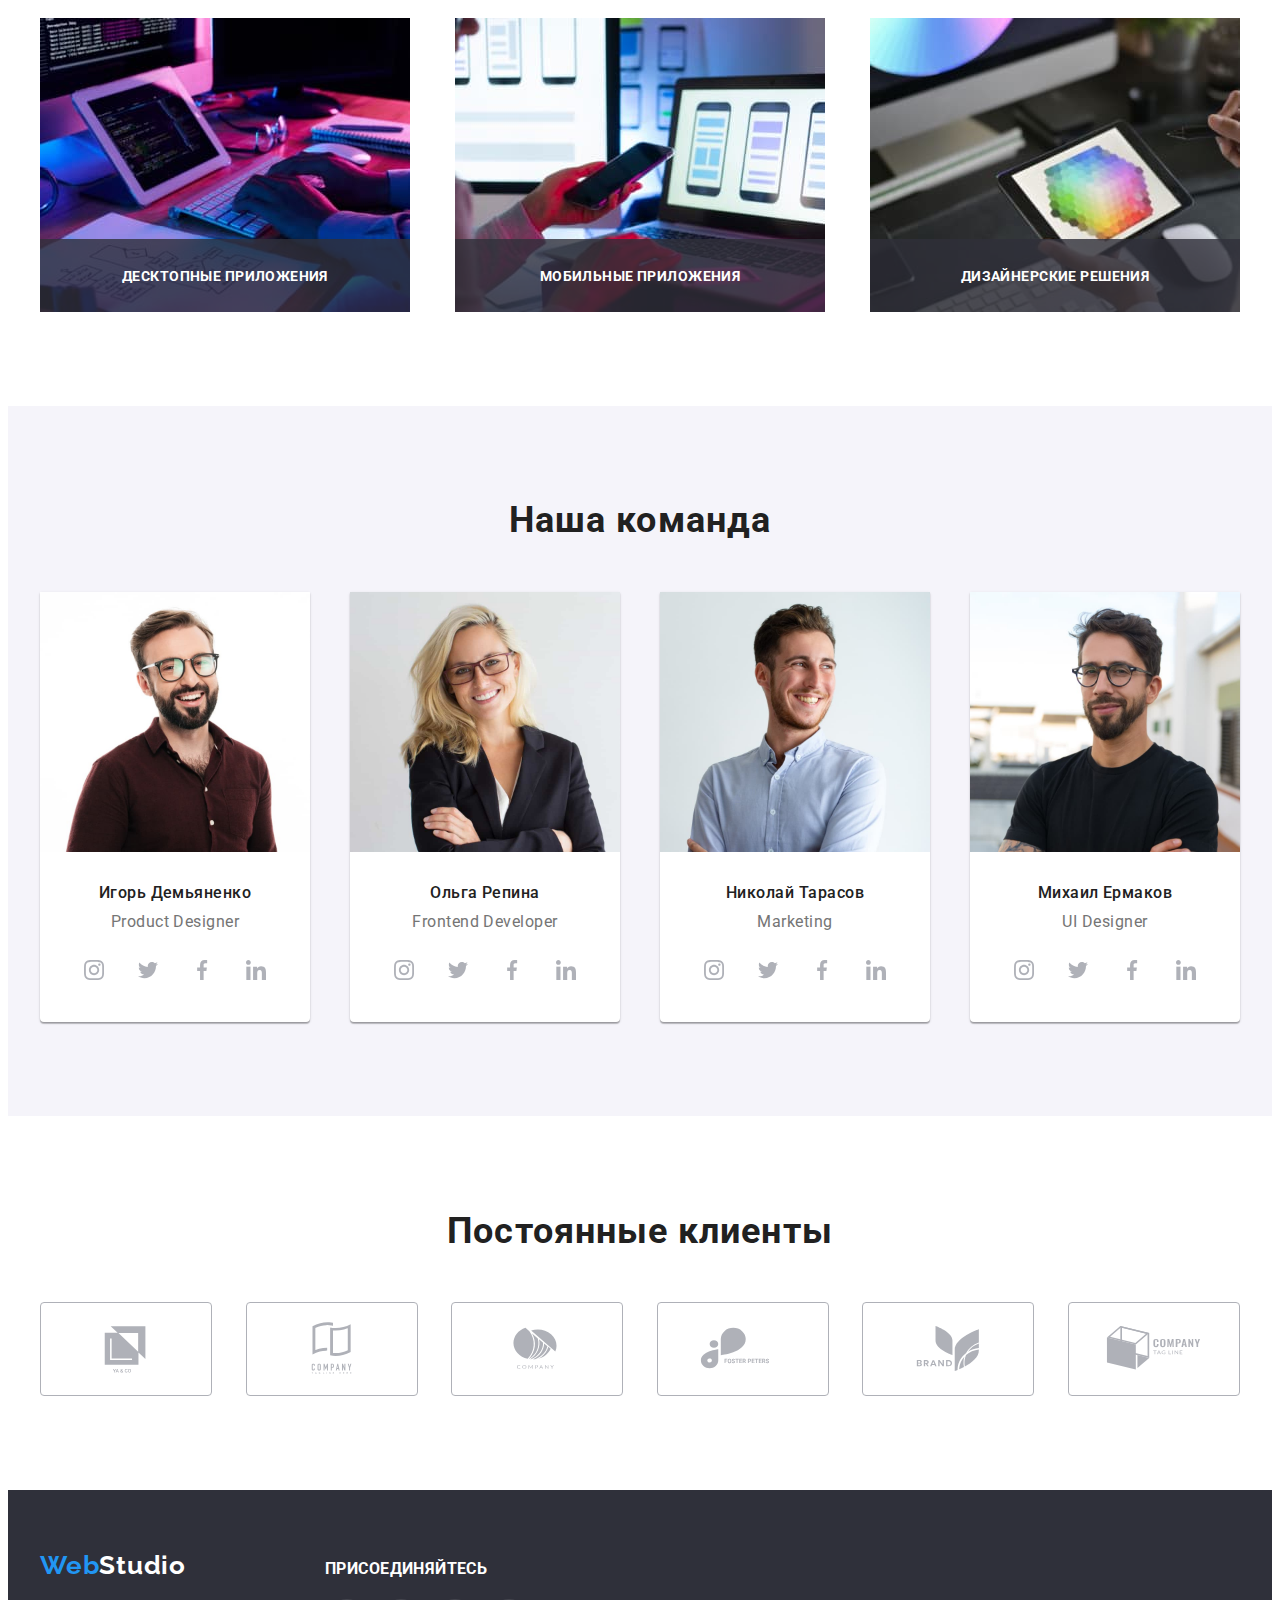
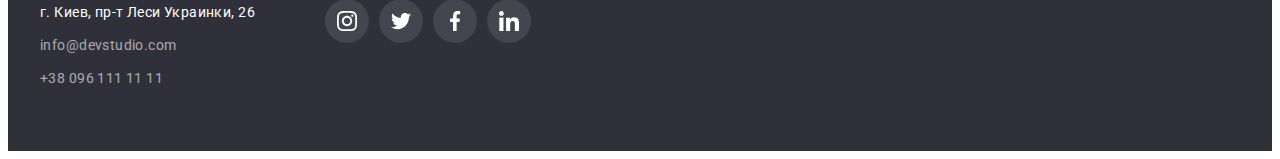
==== commit 9a564d34: "080621" ====
--- a/index.html
+++ b/index.html
@@ -24,9 +24,9 @@
                 <nav class="nav-header">
                     <a class="logo none-link" href="index.html"> Web<span class="logo-header">Studio</span></a>
                     <ul class="site-nav">
-                        <li class="item"> <a href="./index.html" class="link none-link current"> Студия </a> </li>
-                        <li class="item"> <a href="./portfolio.html" class="link none-link "> Портфолио </a> </li>
-                        <li class="item"> <a href="" class="link none-link">Контакт </a> </li>
+                        <li class="item"> <a href="./index.html" class="link-activ none-link current"> Студия </a> </li>
+                        <li class="item"> <a href="./portfolio.html" class="link-activ none-link "> Портфолио </a> </li>
+                        <li class="item"> <a href="" class="link-activ none-link">Контакт </a> </li>
                     </ul>
                 </nav>
                 <ul class="contact">
--- a/css/styles.css
+++ b/css/styles.css
@@ -113,7 +113,7 @@
   padding-left: 15px;
   padding-right: 15px;
 }
-.site-nav .link {
+.site-nav .link-activ {
   font-weight: 500;
   font-size: 14px;
   line-height: 1.17;
@@ -122,16 +122,46 @@
   color: var(--primery-text-color);
   transition: color 250ms cubic-bezier(0.4, 0, 0.2, 1);
 }
-
-.link {
+.link-activ {
+  position: relative;
+
   padding-top: 32px;
   padding-bottom: 32px;
+
+  display: flex;
+  align-items: center;
+}
+
+.current::after {
+  content: '';
+  position: absolute;
+
+  display: block;
+  width: 100%;
+  height: 4px;
+
+  background-color: var(--accent-text-color);
+  left: 0px;
+  bottom: 0px;
+  border-radius: 2px;
+}
+
+.link {
+  font-weight: 500;
+  font-size: 14px;
+  line-height: 1.17;
+  display: block;
   letter-spacing: 0.02em;
-}
+  color: var(--primery-text-color);
+  padding-top: 32px;
+  padding-bottom: 32px;
+}
+
 .link {
   display: flex;
   align-items: center;
 }
+
 .site-nav {
   display: flex;
   align-items: center;
@@ -247,8 +277,8 @@
 }
 
 /* Ссылки и контакты в хедере и футере*/
-.site-nav .link:hover,
-.site-nav .link:focus,
+.site-nav .link-activ:hover,
+.site-nav .link-activ:focus,
 .contact-link .link:focus,
 .contact-footer .link:hover,
 .contact-footer .link:focus,
@@ -261,67 +291,87 @@
 }
 
 /* Студия, текст и заголовки*/
+
+.section {
+  padding-bottom: 0px;
+  padding-top: 94px;
+}
+.section-work {
+  padding-bottom: 94px;
+  padding-top: 94px;
+}
+.section-client {
+  padding-bottom: 94px;
+  padding-top: 94px;
+}
+
+.section-one-title {
+  font-weight: 700;
+  font-size: 14px;
+  line-height: 1.14;
+  letter-spacing: 0.03em;
+  text-transform: uppercase;
+}
+
+.section-one-text {
+  font-weight: 400;
+  font-size: 14px;
+  line-height: 1.71;
+  letter-spacing: 0.03em;
+  color: var(--secondary-text-color);
+  margin-top: 10px;
+  width: 270px;
+}
+
+.section-title {
+  font-weight: 700;
+  font-size: 36px;
+  line-height: 1.16;
+  text-align: center;
+  letter-spacing: 0.03em;
+  color: var(--primery-text-color);
+  margin-bottom: 50px;
+}
+.section-two-title {
+  font-weight: 500;
+  font-size: 16px;
+  line-height: 1.35;
+  text-align: center;
+  letter-spacing: 0.03em;
+  color: var(--primery-text-color);
+}
+.list-section .item-overlay:not(:first-child) {
+  margin-left: 30px;
+}
+.list-section .item-comand:not(:first-child) {
+  margin-left: 30px;
+}
+.item-overlay {
+  position: relative;
+}
+.activities-overlay {
+  position: absolute;
+  left: 0;
+  bottom: 0;
+  width: 100%;
+  font-weight: 700;
+  font-size: 14px;
+  line-height: 1.14;
+  text-align: center;
+  letter-spacing: 0.03em;
+  text-transform: uppercase;
+  padding: 30px 0px 27px 0px;
+  color: var(--link-text-color);
+  background-color: rgba(47, 48, 58, 0.8);
+}
+/* Наша команда*/
+.comand {
+  padding: 30px 30px;
+}
 .section-color {
   background: var(--btn-portfolio-color);
   padding-bottom: 94px;
   padding-top: 94px;
-}
-
-.section {
-  padding-bottom: 0px;
-  padding-top: 94px;
-}
-.section-work {
-  padding-bottom: 94px;
-  padding-top: 94px;
-}
-.section-client {
-  padding-bottom: 94px;
-  padding-top: 94px;
-}
-
-.section-portfolio {
-  padding-bottom: 94px;
-  padding-top: 94px;
-}
-.section-one-title {
-  font-weight: 700;
-  font-size: 14px;
-  line-height: 1.14;
-  letter-spacing: 0.03em;
-  text-transform: uppercase;
-}
-
-.section-one-text {
-  font-weight: 400;
-  font-size: 14px;
-  line-height: 1.71;
-  letter-spacing: 0.03em;
-  color: var(--secondary-text-color);
-  margin-top: 10px;
-  width: 270px;
-}
-
-.section-title {
-  font-weight: 700;
-  font-size: 36px;
-  line-height: 1.16;
-  text-align: center;
-  letter-spacing: 0.03em;
-  color: var(--primery-text-color);
-  margin-bottom: 50px;
-}
-.section-two-title {
-  font-weight: 500;
-  font-size: 16px;
-  line-height: 1.35;
-  text-align: center;
-  letter-spacing: 0.03em;
-  color: var(--primery-text-color);
-}
-/* Наша команда*/
-.comand {
-  padding: 30px 30px;
 }
 
 .section-three-text {
@@ -343,31 +393,6 @@
     0px 2px 1px rgba(0, 0, 0, 0.2);
   border-radius: 0px 0px 4px 4px;
   background: var(--link-text-color);
-}
-
-.list-section .item-overlay:not(:first-child) {
-  margin-left: 30px;
-}
-.list-section .item-comand:not(:first-child) {
-  margin-left: 30px;
-}
-.item-overlay {
-  position: relative;
-}
-.activities-overlay {
-  position: absolute;
-  left: 0;
-  bottom: 0;
-  width: 100%;
-  font-weight: 700;
-  font-size: 14px;
-  line-height: 1.14;
-  text-align: center;
-  letter-spacing: 0.03em;
-  text-transform: uppercase;
-  padding: 30px 0px 27px 0px;
-  color: var(--link-text-color);
-  background-color: rgba(47, 48, 58, 0.8);
 }
 
 /* Постоянные клиенты*/
@@ -458,19 +483,53 @@
   flex-basis: calc((100% - 90px) / 3);
   border: 1px solid#EEEEEE;
 }
-.two-portfolio-item:hover,
+.two-portfolio-a:hover,
 .two-portfolio-a:focus {
   box-shadow: 1px 4px 6px 0px rgba(0, 0, 0, 0.16), 0px 4px 4px 0px rgba(0, 0, 0, 0.06),
     0px 1px 1px 0px rgba(0, 0, 0, 0.12);
 }
 .two-portfolio-a {
   display: block;
+  color: var(--secondary-text-color);
   transition: box-shadow 250ms cubic-bezier(0.4, 0, 0.2, 1);
 }
 .box {
   padding: 20px 24px;
 }
-
+.section-portfolio {
+  padding-bottom: 94px;
+  padding-top: 94px;
+}
+
+.portfolio-overlay {
+  position: relative;
+  overflow: hidden;
+}
+
+.portfolio-descrp {
+  position: absolute;
+  top: 0px;
+  left: 0px;
+  width: 100%;
+  height: 100%;
+  background-color: var(--accent-text-color);
+  color: var(--link-text-color);
+  text-align: center;
+  padding: 64px 23px;
+
+  font-size: 18px;
+  line-height: 1.55;
+  letter-spacing: 0.03em;
+  font-style: normal;
+
+  transition: transform 250ms cubic-bezier(0.4, 0, 0.2, 1);
+  transform: translateY(100%);
+}
+
+.two-portfolio-a:hover .portfolio-descrp,
+.two-portfolio-a:focus:hover .portfolio-descrp {
+  transform: translateY(0%);
+}
 /* HERO */
 .hero {
   text-align: center;
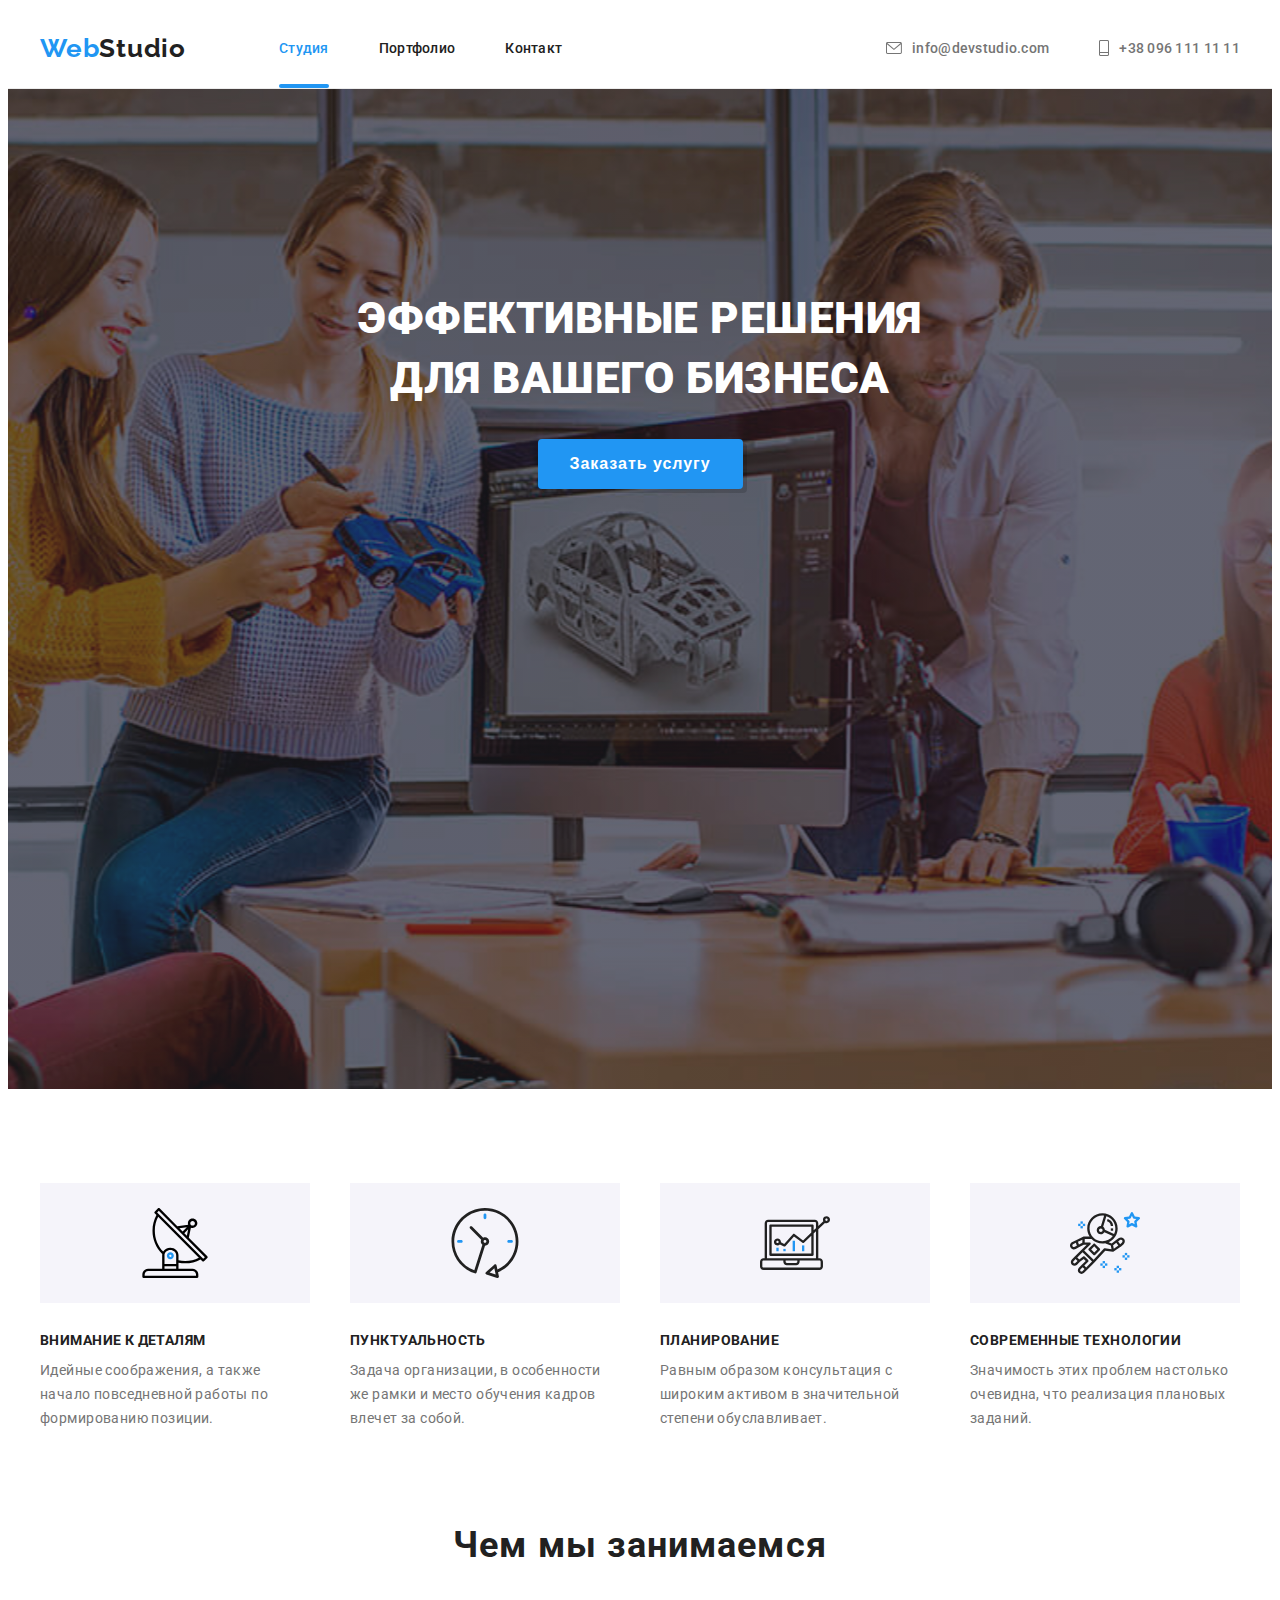
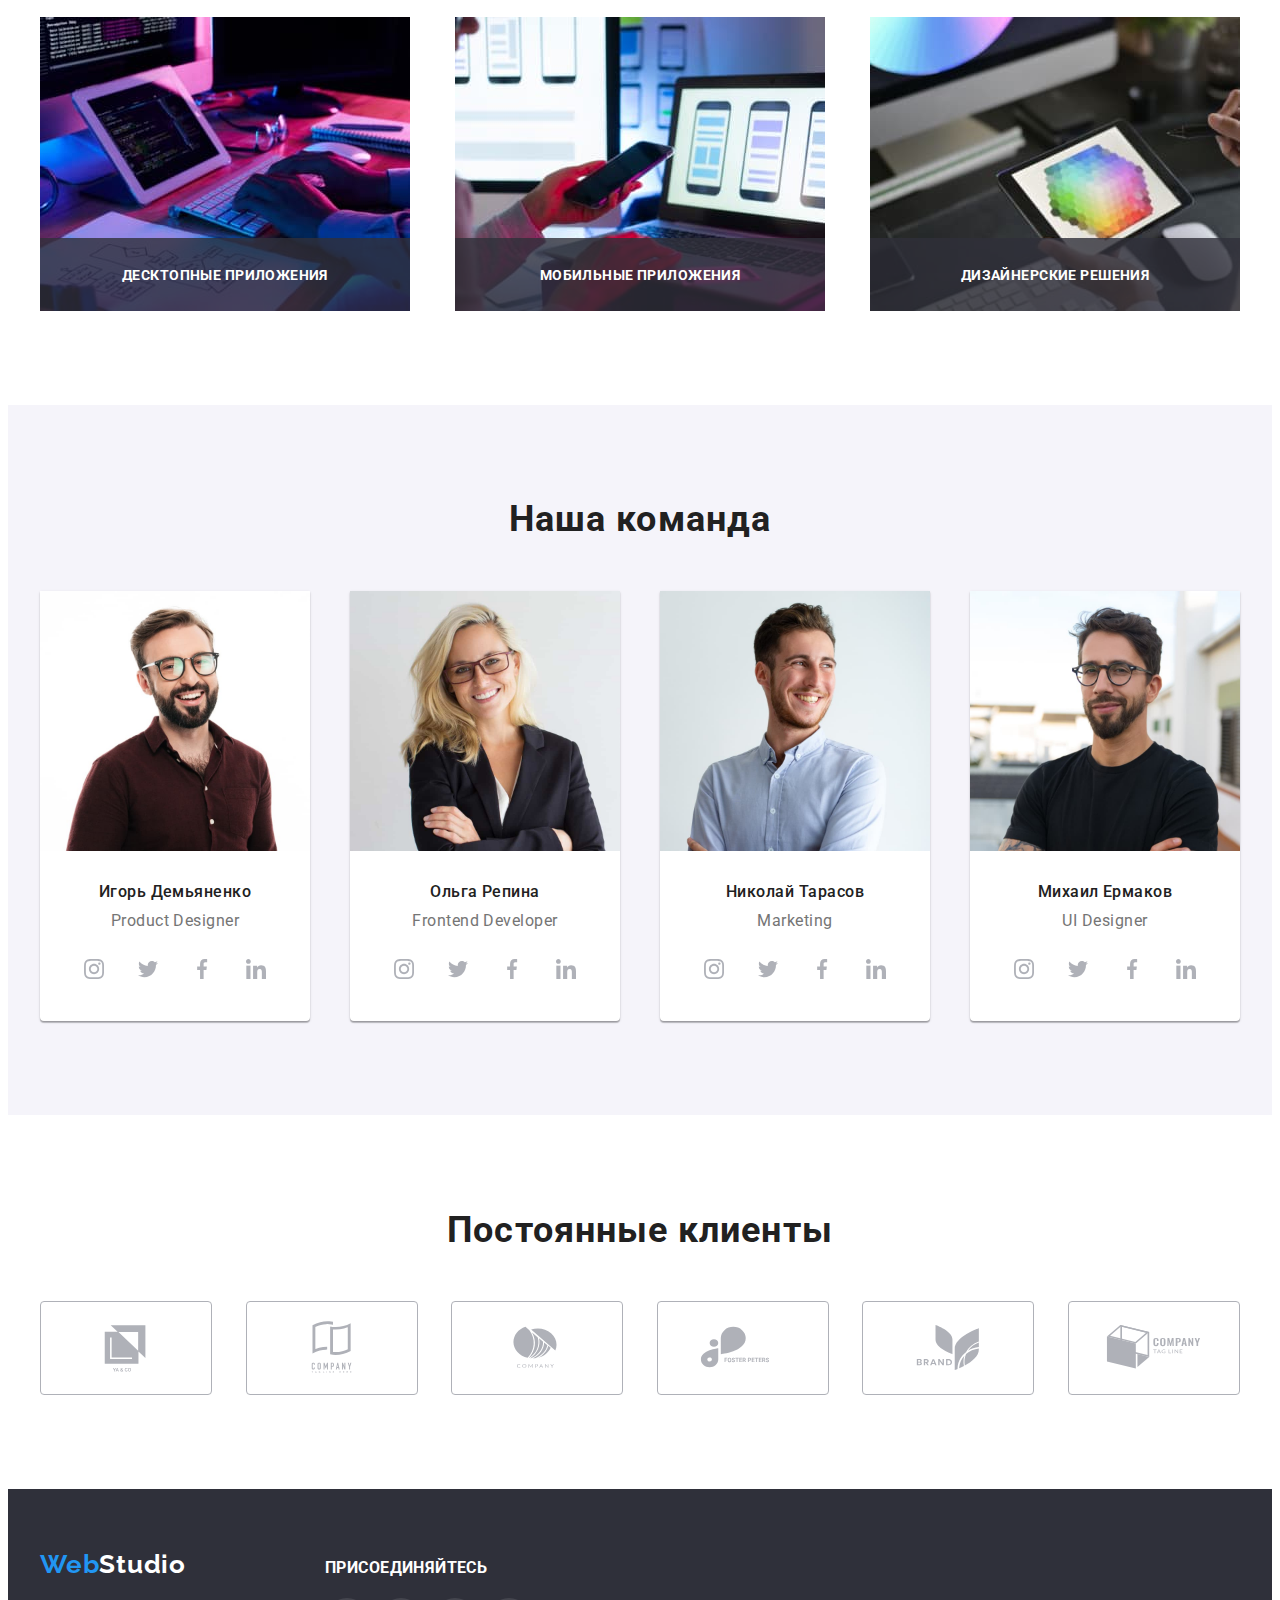
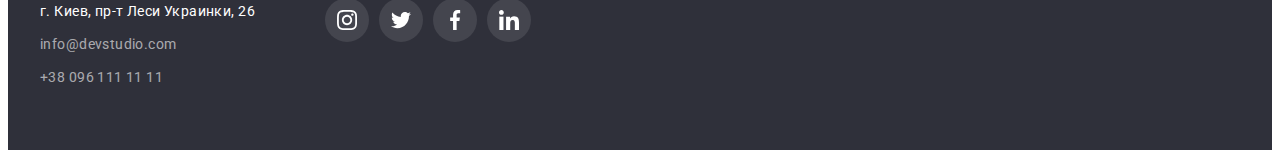
==== commit 5e369547: "080621" ====
--- a/index.html
+++ b/index.html
@@ -51,7 +51,7 @@
         <section class="hero">
 
             <h1 class="hero-title">Эффективные решения <br> для вашего бизнеса </h1>
-            <button class="btn-hero" type="button">Заказать услугу</button>
+            <button class="btn-hero" type="button" data-modal-open>Заказать услугу</button>
         </section>
 
         <!--Особенности-->
@@ -60,7 +60,7 @@
             <h2 class="visually-hidden">Особенности</h2>
            
                 <ul class="list-section">
-                    <li class="">
+                    <li class="item-feat">
                         <div class="feat1">
                             <svg class="iconfeat">
                                 <use href="./images/fet/iconfet.svg#icon-antenna-1"></use>
@@ -71,7 +71,7 @@
                             формированию
                             позиции.</p>
                     </li>
-                    <li class="item">
+                    <li class="item-feat">
                         <div class="feat1">
                             <svg class="iconfeat">
                                 <use href="./images/fet/iconfet.svg#icon-clock-1"></use>
@@ -81,7 +81,7 @@
                         <p class="section-one-text">Задача организации, в особенности же рамки и место обучения кадров
                             влечет за собой.</p>
                     </li>
-                    <li class="item">
+                    <li class="item-feat">
                         <div class="feat1">
                             <svg class="iconfeat">
                                 <use href="./images/fet/iconfet.svg#icon-diagram-1"></use>
@@ -91,7 +91,7 @@
                         <p class="section-one-text">Равным образом консультация с широким активом в значительной степени
                             обуславливает.</p>
                     </li>
-                    <li class="item">
+                    <li class="item-feat">
                         <div class="feat1">
                             <svg class="iconfeat">
                                 <use href="./images/fet/iconfet.svg#icon-astronaut-1"></use>
@@ -113,7 +113,7 @@
                 <ul class="list-section">
                     <li class="item-overlay">
                     <img src="./images/a/img1.jpg" alt="Создание сайта" width="370" height="294">
-                <p class="activities-overlay">десктопные приложения</p>
+                <p class="activities-overlay">десктопные приложения  </p>
                     </li>
                     <li class="item-overlay"> <img src="./images/a/img2.jpg" alt="Мобильная версия сайта" width="370" height="294">
                         <p class="activities-overlay">МОБИЛЬНЫЕ ПРИЛОЖЕНИЯ</p>
@@ -380,6 +380,18 @@
         </div>
 
     </footer>
+    <!--Модальное окно-->
+    <div class="backdrop is-hidden" data-modal>
+        <div class="modal">
+            <button type="button" class="close-btn" data-modal-close>
+                <svg class="close" width="30px" height="30px">
+                    <use href="./images/close.svg#icon-close"></use>
+                </svg>
+            </button>
+        </div>
+    </div>
+    <!--Линк к модальному окну-->
+    <script src="./js/modal.js"></script>
 </body>
 
 </html>--- a/css/styles.css
+++ b/css/styles.css
@@ -70,7 +70,7 @@
 .contact {
   display: flex;
   align-items: center;
-  margin: auto;
+  margin-left: auto;
 }
 
 .header {
@@ -79,7 +79,7 @@
   justify-content: space-between;
 }
 .header-line {
-  border: 1px solid #ececec;
+  border-bottom: 1px solid #ececec;
 }
 
 .logo {
@@ -120,7 +120,7 @@
   display: block;
   letter-spacing: 0.02em;
   color: var(--primery-text-color);
-  transition: color 250ms cubic-bezier(0.4, 0, 0.2, 1);
+  transition: color 250ms cubic-bezier(0.4, 0, 0.2, 1), fill 250ms cubic-bezier(0.4, 0, 0.2, 1);
 }
 .link-activ {
   position: relative;
@@ -168,6 +168,7 @@
   justify-content: space-between;
   margin: 0 auto;
 }
+
 .site-nav .item:not(:last-child) {
   margin-right: 50px;
 }
@@ -206,6 +207,10 @@
   height: 120px;
   margin-bottom: 30px;
 }
+.item-feat {
+  width: 270px;
+}
+
 .iconfeat {
   width: 70px;
   height: 70px;
@@ -226,7 +231,11 @@
   display: flex;
   align-items: center;
   justify-content: center;
-  transition: fill 250ms cubic-bezier(0.4, 0, 0.2, 1), color 250ms cubic-bezier(0.4, 0, 0.2, 1);
+  fill: var(--icon-client-color);
+
+  transition: fill 250ms cubic-bezier(0.4, 0, 0.2, 1), color 250ms cubic-bezier(0.4, 0, 0.2, 1),
+    background-color 250ms cubic-bezier(0.4, 0, 0.2, 1),
+    border-radius 250ms cubic-bezier(0.4, 0, 0.2, 1);
 }
 .list-social-item {
   background-color: rgba(255, 255, 255, 0.1);
@@ -238,13 +247,12 @@
 .icon-list-social {
   width: 20px;
   height: 20px;
-  fill: var(--icon-client-color);
 }
 
 .list-social .list-social-item:not(:last-child) {
   margin-right: 10px;
 }
-.icon-list-social:hover,
+.list-social-item > a:hover > .icon-list-social,
 .list-social-item > a:focus > .icon-list-social {
   fill: var(--link-text-color);
 }
@@ -348,11 +356,16 @@
 }
 .item-overlay {
   position: relative;
+  display: flex;
+  align-items: center;
+  justify-content: center;
+  width: 370px;
 }
 .activities-overlay {
   position: absolute;
   left: 0;
   bottom: 0;
+
   width: 100%;
   font-weight: 700;
   font-size: 14px;
@@ -527,7 +540,7 @@
 }
 
 .two-portfolio-a:hover .portfolio-descrp,
-.two-portfolio-a:focus:hover .portfolio-descrp {
+.two-portfolio-a:focus .portfolio-descrp {
   transform: translateY(0%);
 }
 /* HERO */
@@ -668,3 +681,57 @@
     0px 3px 1px 0px rgba(0, 0, 0, 0.01);
   border-radius: 4px;
 }
+/* МОДАЛЬНОЕ ОКНО*/
+.backdrop {
+  position: fixed;
+  top: 0;
+  left: 0;
+
+  width: 100%;
+  height: 100%;
+
+  background-color: rgba(0, 0, 0, 0.2);
+  transition: opacity 250ms cubic-bezier(0.4, 0, 0.2, 1),
+    visibility 250ms cubic-bezier(0.4, 0, 0.2, 1);
+}
+
+.is-hidden {
+  opacity: 0;
+  visibility: hidden;
+  pointer-events: none;
+}
+
+.modal {
+  position: absolute;
+  top: 50%;
+  left: 50%;
+  transform: translate(-50%, -50%);
+
+  width: 528px;
+  height: 581px;
+
+  background-color: var(--link-text-color);
+  border-radius: 4px;
+  box-shadow: 0px 1px 3px rgba(0, 0, 0, 0.12), 0px 1px 1px rgba(0, 0, 0, 0.14),
+    0px 2px 1px rgba(0, 0, 0, 0.2);
+}
+.close-btn {
+  position: absolute;
+  top: 14px;
+  right: 14px;
+
+  width: 30px;
+  height: 30px;
+  border-radius: 50%;
+  cursor: pointer;
+
+  background-color: var(--link-text-color);
+  border: 1px solid var(--icon-client-color);
+}
+
+.close {
+  position: absolute;
+  top: 50%;
+  left: 50%;
+  transform: translate(-50%, -50%);
+}
